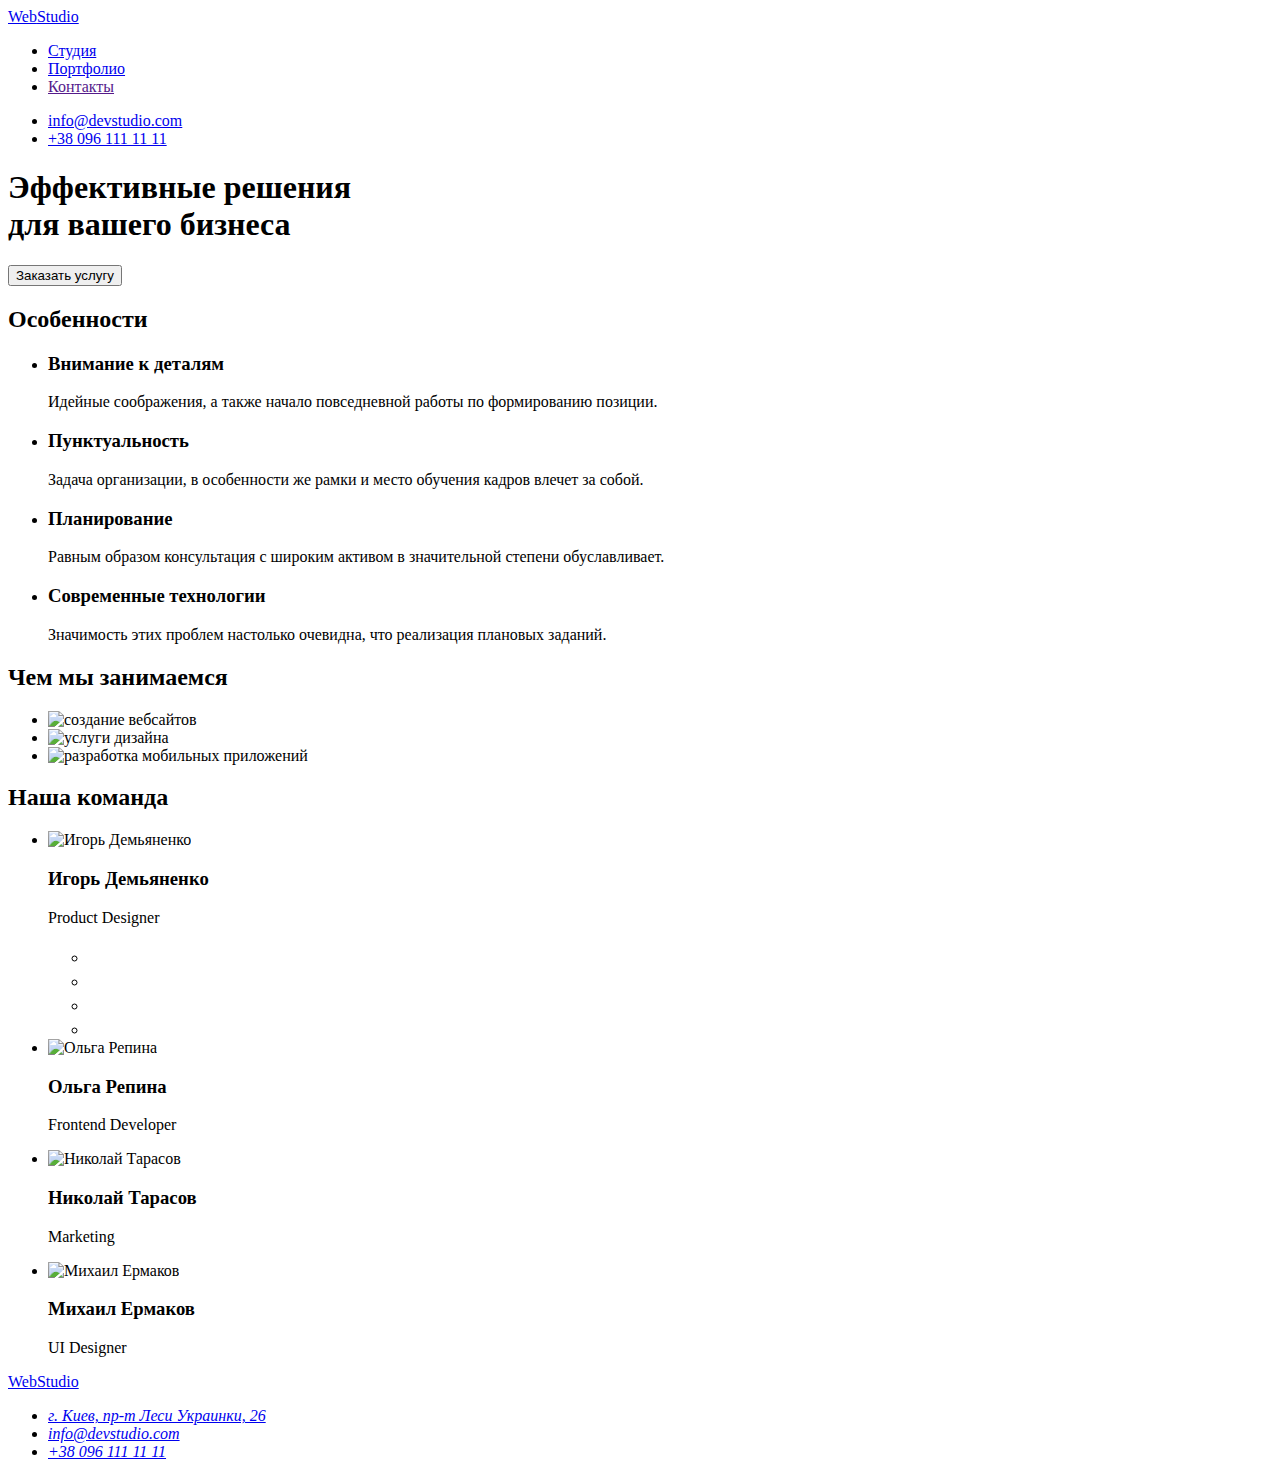
==== index.html @ 217289b4 "Додає робочі файли" ====
<!DOCTYPE html>
<html lang="ru">
<head>
    <meta charset="UTF-8">
    <meta http-equiv="X-UA-Compatible" content="IE=edge">
    <meta name="viewport" content="width=device-width, initial-scale=1.0">
    <link rel="preconnect" href="https://fonts.googleapis.com">
    <link rel="preconnect" href="https://fonts.gstatic.com" crossorigin>
    <link href="https://fonts.googleapis.com/css2?family=Raleway:wght@700&family=Roboto:wght@400;500;700;900&display=swap" rel="stylesheet">
    <link rel="stylesheet" href="https://cdnjs.cloudflare.com/ajax/libs/modern-normalize/1.1.0/modern-normalize.min.css" integrity="sha512-wpPYUAdjBVSE4KJnH1VR1HeZfpl1ub8YT/NKx4PuQ5NmX2tKuGu6U/JRp5y+Y8XG2tV+wKQpNHVUX03MfMFn9Q==" crossorigin="anonymous" referrerpolicy="no-referrer" />
    <link rel="stylesheet" href="./css/styles.css">
    
    <title lang="en">WebStudio</title>
    
</head>

<body class="body">
    <header class="header">
        <div class="container header-container">
            <a class="link logo-header" href="./index.html" lang="en">Web<span class="logo-style-header">Studio</span></a>
            <nav class="nav">            
                <ul class="list nav-list">
                    <li class="item"><a class="link nav-link current" href="./index.html">Студия</a></li>
                    <li class="item"><a class="link nav-link" href="./portfolio.html">Портфолио</a></li>
                    <li class="item"><a class="link nav-link" href="">Контакты</a></li>
                </ul>                
            </nav>
                <ul class="list header-contacts">
                    <li class="header-email-item"><a class="link header-email" href="mailto:info@devstudio.com">info@devstudio.com</a></li>
                    <li class="header-phone-item"><a class="link header-phone" href="tel:+380961111111">+38 096 111 11 11</a></li>
                </ul>
        </div>
    </header>

    <main>
            <section class="hero-section">
                <div class="container">
                    <h1 class="hero-slogan">Эффективные решения <br> для вашего бизнеса</h1>
                    <button class="btn" type="button">Заказать услугу</button>
                </div>

            </section>
            
            <section class="features-section section">
                <div class="container">
                    <!-- Заголовок h2 раздела "Особенности" нужно скрыть-->
                
                    <h2 class="features-title visually-hidden">Особенности</h2>
                    <ul class="list features-list">
                        <li class="features-item">
                            <h3 class="features-subtitle">Внимание к деталям</h3>
                            <p class="features-text">Идейные соображения, а также начало повседневной работы по формированию позиции.</p>
                        </li>
                        <li class="features-item">
                            <h3 class="features-subtitle">Пунктуальность</h3>
                            <p class="features-text">Задача организации, в особенности же рамки и место обучения кадров влечет за собой.</p>
                        </li>
                        <li class="features-item">
                            <h3 class="features-subtitle">Планирование</h3>
                            <p class="features-text">Равным образом консультация с широким активом в значительной степени обуславливает.</p>
                        </li>
                        <li class="features-item">
                            <h3 class="features-subtitle">Современные технологии</h3>
                            <p class="features-text">Значимость этих проблем настолько очевидна, что реализация плановых заданий.</p>
                        </li>
                    </ul>
                </div>

            </section>
            
            <section class="activities-section section">
                <div class="container">
                    <h2 class="activities-title">Чем мы занимаемся</h2>
                    <ul class="list activities-list">
                        <li class="activities-item"><img src="./images/activities/activity.jpg" alt="создание вебсайтов" width="370" height="294"></li>
                        <li class="activities-item"><img src="./images/activities/activity3.jpg" alt="услуги дизайна" width="370" height="294"></li>
                        <li class="activities-item"><img src="./images/activities/activity2.jpg" alt="разработка мобильных приложений" width="370" height="294"></li>
                    </ul>
                </div>        
            </section>
            
            <section class="team-section section">
                <div class="container">
                    <h2 class="team-title">Наша команда</h2>
                    <ul class="list team-list">
                        <li class="team-item">
                            <img class="team-item-img" src="./images/team/product-designer.jpg" alt="Игорь Демьяненко" width="270" height="260">
                            <div class="team-item-text"><h3 class="team-subtitle">Игорь Демьяненко</h3>
                                <p class="team-text" lang="en">Product Designer</p>
                                <ul class="socials list">
                                    <li class="socials-item"><a class="socials-link link" href="" target="blank" rel="noopener noreferrer" aria-label="иконка instagram">
                                        <svg class="socials-icon" width="20" height="20">
                                            <use href="./images/sprite.svg#icon-instagram"></use>
                                        </svg>
                                        </a>
                                    </li>
                                    <li class="socials-item"><a class="socials-link link" href="" target="blank" rel="noopener noreferrer" aria-label="иконка twitter">
                                        <svg class="socials-icon" width="20" height="20">
                                            <use href="./images/sprite.svg#icon-twitter"></use>
                                        </svg>    
                                        </a>
                                    </li>
                                    <li class="socials-item"><a class="socials-link link" href="" target="blank" rel="noopener noreferrer" aria-label="иконка facebook">
                                        <svg class="socials-icon" width="20" height="20">
                                            <use href="./images/sprite.svg#icon-facebook"></use>
                                        </svg>
                                        </a>
                                    </li>
                                    <li class="socials-item"><a class="socials-link link" href="" target="blank" rel="noopener noreferrer" aria-label="иконка linkedin">
                                        <svg class="socials-icon" width="20" height="20">
                                            <use href="./images/sprite.svg#icon-linkedin"></use>
                                        </svg>
                                        </a>
                                    </li>
                                </ul>
                            </div>
                        </li>

                            
                            <li class="team-item">
                            <img class="team-item-img" src="./images/team/frontend-developer.jpg" alt="Ольга Репина" width="270" height="260">
                            <div class="team-item-text"><h3 class="team-subtitle">Ольга Репина</h3>
                                <p class="team-text" lang="en">Frontend Developer</p>
                            </div>
                        </li>
                        <li class="team-item">
                            <img class="team-item-img" src="./images/team/marketing.jpg" alt="Николай Тарасов" width="270" height="260">
                            <div class="team-item-text"><h3 class="team-subtitle">Николай Тарасов</h3>
                                <p class="team-text" lang="en">Marketing</p>
                            </div>
                        </li>
                        <li class="team-item">
                            <img class="team-item-img" src="./images/team/ui-designer.jpg" alt="Михаил Ермаков" width="270" height="260">
                            <div class="team-item-text"><h3 class="team-subtitle">Михаил Ермаков</h3>
                                <p class="team-text" lang="en">UI Designer</p>
                            </div>
                        </li>
                    </ul>     
                </div>
            </section>
    </main>
    <footer class="footer">
        <div class="container">
            <a class="link logo-footer" href="./index.html" lang="en">Web<span class="logo-style-footer">Studio</span></a>
            <address class="footer-address">
                <ul class="list footer-list">
                    <li class="footer-item">
                        <a class="link footer-address-map" href="https://goo.gl/maps/XeqfAgBL67WMoKfA7" target="_blank" rel="noopener nofollow">г. Киев, пр-т Леси Украинки, 26</a>
                    </li>
                    <li class="footer-item">
                        <a class="link footer-email" href="mailto:info@devstudio.com">info@devstudio.com</a>
                    </li>
                    <li class="footer-item">
                        <a class="link footer-phone" href="tel:+380961111111">+38 096 111 11 11</a>
                    </li>
                </ul>
            </address>
        </div>
    </footer>  
</body>
</html>
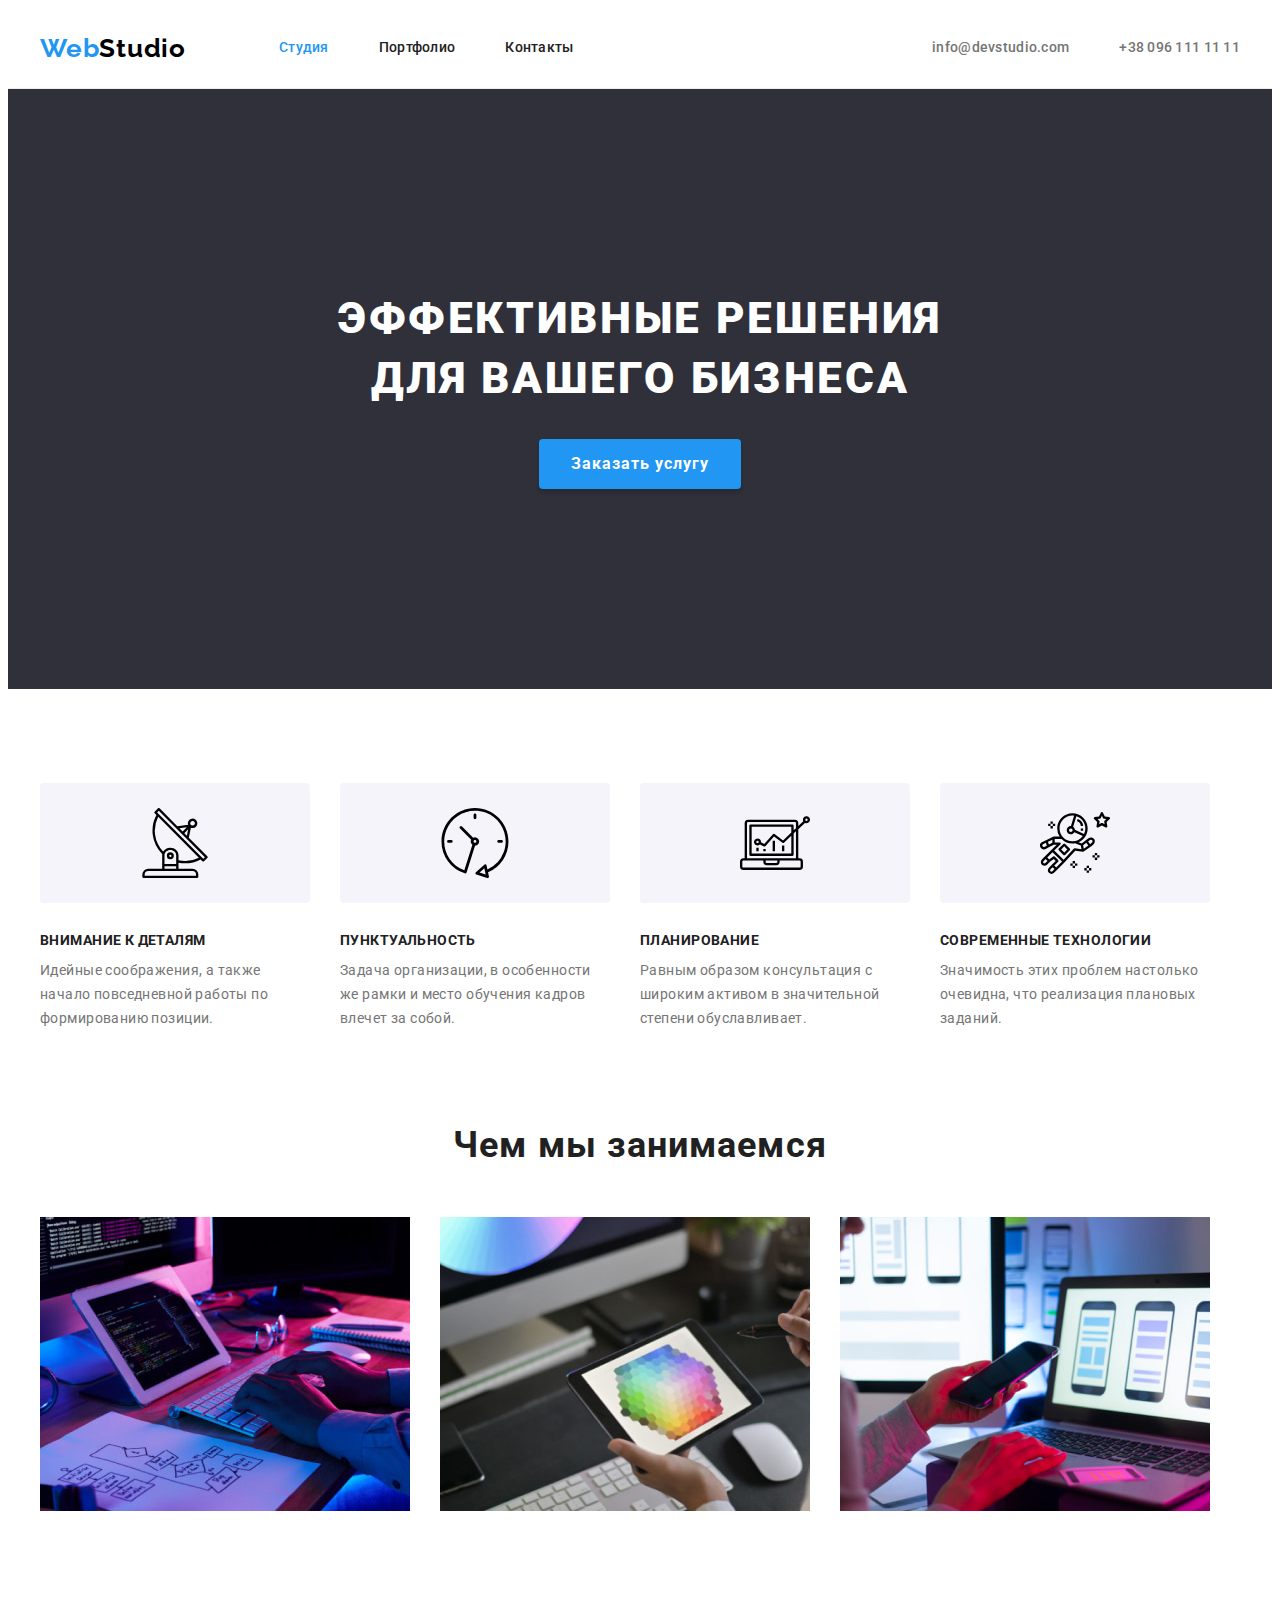
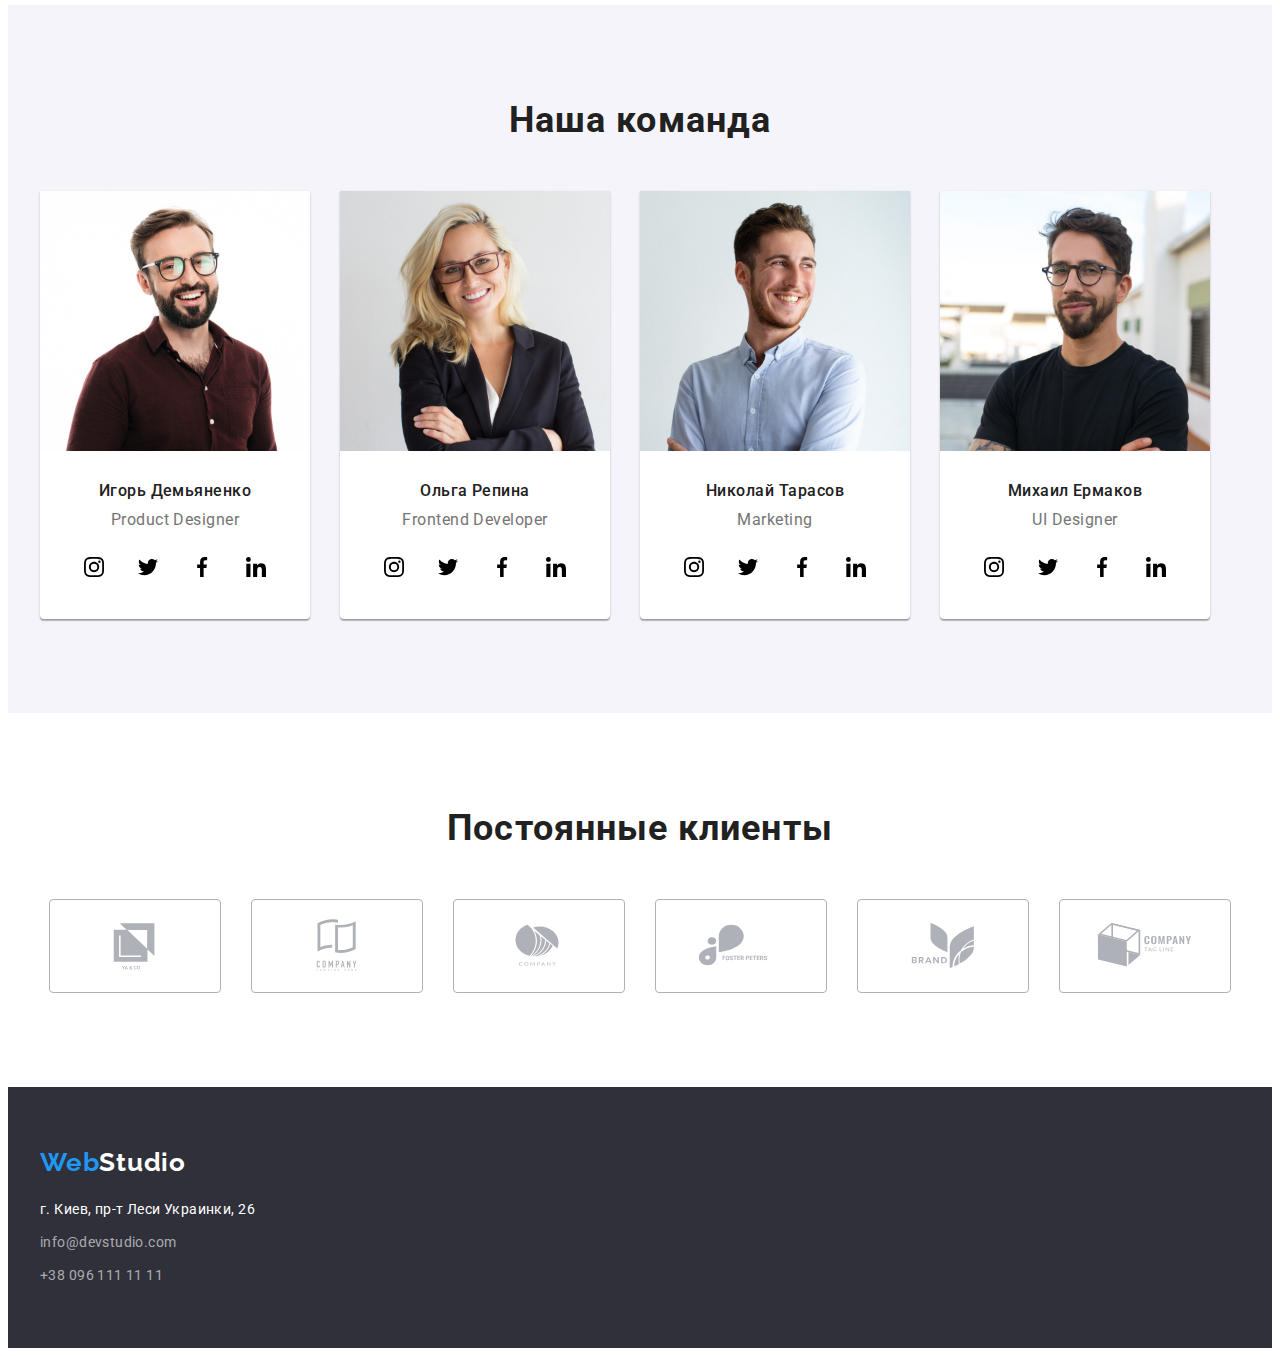
==== commit b17bd38e: "Додає іконки в секції" ====
--- a/index.html
+++ b/index.html
@@ -33,6 +33,7 @@
     </header>
 
     <main>
+            <!-- hero-section -->
             <section class="hero-section">
                 <div class="container">
                     <h1 class="hero-slogan">Эффективные решения <br> для вашего бизнеса</h1>
@@ -40,7 +41,7 @@
                 </div>
 
             </section>
-            
+            <!-- features-section -->
             <section class="features-section section">
                 <div class="container">
                     <!-- Заголовок h2 раздела "Особенности" нужно скрыть-->
@@ -48,18 +49,39 @@
                     <h2 class="features-title visually-hidden">Особенности</h2>
                     <ul class="list features-list">
                         <li class="features-item">
+                            <div class="features-icon-section" weight="270" height="120">
+                                <svg class="features-icon" weight="70" height="70"  >
+                                    <use href="./images/sprite.svg#icon-antenna"></use>
+                                </svg>
+                            </div>
+
                             <h3 class="features-subtitle">Внимание к деталям</h3>
                             <p class="features-text">Идейные соображения, а также начало повседневной работы по формированию позиции.</p>
                         </li>
                         <li class="features-item">
+                            <div class="features-icon-section" weight="270" height="120">
+                                <svg class="features-icon" weight="70" height="70"  >
+                                    <use href="./images/sprite.svg#icon-clock"></use>
+                                </svg>
+                            </div>
                             <h3 class="features-subtitle">Пунктуальность</h3>
                             <p class="features-text">Задача организации, в особенности же рамки и место обучения кадров влечет за собой.</p>
                         </li>
                         <li class="features-item">
+                            <div class="features-icon-section" weight="270" height="120">
+                                <svg class="features-icon" weight="70" height="70"  >
+                                    <use href="./images/sprite.svg#icon-diagram"></use>
+                                </svg>
+                            </div>
                             <h3 class="features-subtitle">Планирование</h3>
                             <p class="features-text">Равным образом консультация с широким активом в значительной степени обуславливает.</p>
                         </li>
                         <li class="features-item">
+                            <div class="features-icon-section" weight="270" height="120">
+                                <svg class="features-icon" weight="70" height="70"  >
+                                    <use href="./images/sprite.svg#icon-astronaut"></use>
+                                </svg>
+                            </div>
                             <h3 class="features-subtitle">Современные технологии</h3>
                             <p class="features-text">Значимость этих проблем настолько очевидна, что реализация плановых заданий.</p>
                         </li>
@@ -67,7 +89,7 @@
                 </div>
 
             </section>
-            
+            <!-- activities-section -->
             <section class="activities-section section">
                 <div class="container">
                     <h2 class="activities-title">Чем мы занимаемся</h2>
@@ -78,35 +100,40 @@
                     </ul>
                 </div>        
             </section>
-            
+            <!-- team-section -->
             <section class="team-section section">
                 <div class="container">
                     <h2 class="team-title">Наша команда</h2>
                     <ul class="list team-list">
                         <li class="team-item">
                             <img class="team-item-img" src="./images/team/product-designer.jpg" alt="Игорь Демьяненко" width="270" height="260">
-                            <div class="team-item-text"><h3 class="team-subtitle">Игорь Демьяненко</h3>
+                            <div class="team-item-text">
+                                <h3 class="team-subtitle">Игорь Демьяненко</h3>
                                 <p class="team-text" lang="en">Product Designer</p>
-                                <ul class="socials list">
-                                    <li class="socials-item"><a class="socials-link link" href="" target="blank" rel="noopener noreferrer" aria-label="иконка instagram">
+                                <ul class="socials-list list">
+                                    <li class="socials-item">
+                                        <a class="socials-link link" href="" target="blank" rel="noopener noreferrer" aria-label="иконка instagram">
                                         <svg class="socials-icon" width="20" height="20">
                                             <use href="./images/sprite.svg#icon-instagram"></use>
                                         </svg>
                                         </a>
                                     </li>
-                                    <li class="socials-item"><a class="socials-link link" href="" target="blank" rel="noopener noreferrer" aria-label="иконка twitter">
+                                    <li class="socials-item">
+                                        <a class="socials-link link" href="" target="blank" rel="noopener noreferrer" aria-label="иконка twitter">
                                         <svg class="socials-icon" width="20" height="20">
                                             <use href="./images/sprite.svg#icon-twitter"></use>
                                         </svg>    
                                         </a>
                                     </li>
-                                    <li class="socials-item"><a class="socials-link link" href="" target="blank" rel="noopener noreferrer" aria-label="иконка facebook">
+                                    <li class="socials-item">
+                                        <a class="socials-link link" href="" target="blank" rel="noopener noreferrer" aria-label="иконка facebook">
                                         <svg class="socials-icon" width="20" height="20">
                                             <use href="./images/sprite.svg#icon-facebook"></use>
                                         </svg>
                                         </a>
                                     </li>
-                                    <li class="socials-item"><a class="socials-link link" href="" target="blank" rel="noopener noreferrer" aria-label="иконка linkedin">
+                                    <li class="socials-item">
+                                        <a class="socials-link link" href="" target="blank" rel="noopener noreferrer" aria-label="иконка linkedin">
                                         <svg class="socials-icon" width="20" height="20">
                                             <use href="./images/sprite.svg#icon-linkedin"></use>
                                         </svg>
@@ -115,27 +142,168 @@
                                 </ul>
                             </div>
                         </li>
-
-                            
-                            <li class="team-item">
+                        <li class="team-item">
                             <img class="team-item-img" src="./images/team/frontend-developer.jpg" alt="Ольга Репина" width="270" height="260">
-                            <div class="team-item-text"><h3 class="team-subtitle">Ольга Репина</h3>
+                            <div class="team-item-text">
+                                <h3 class="team-subtitle">Ольга Репина</h3>
                                 <p class="team-text" lang="en">Frontend Developer</p>
+                                <ul class="socials-list list">
+                                    <li class="socials-item">
+                                        <a class="socials-link link" href="" target="_blank" rel="noopener noreferrer" aria-label="иконка instagram">
+                                        <svg class="socials-icon" width="20" height="20">
+                                            <use href="./images/sprite.svg#icon-instagram"></use>
+                                        </svg>
+                                        </a>
+                                    </li>
+                                    <li class="socials-item">
+                                        <a class="socials-link link" href="" target="_blank" rel="noopener noreferrer" aria-label="иконка twitter">
+                                        <svg class="socials-icon" width="20" height="20">
+                                            <use href="./images/sprite.svg#icon-twitter"></use>
+                                        </svg>
+                                        </a>
+                                    </li>
+                                    <li class="socials-item">
+                                        <a class="socials-link link" href="" target="_blank" rel="noopener noreferrer" aria-label="иконка facebook">
+                                        <svg class="socials-icon" width="20" height="20">
+                                            <use href="./images/sprite.svg#icon-facebook"></use>
+                                        </svg>
+                                        </a>
+                                    </li>
+                                    <li class="socials-item">
+                                        <a class="socials-link link" href="" target="_blank" rel="noopener noreferrer" aria-label="иконка linkedin">
+                                        <svg class="socials-icon" width="20" height="20">
+                                            <use href="./images/sprite.svg#icon-linkedin"></use>
+                                        </svg>
+                                        </a>
+                                    </li>
+                                </ul>
                             </div>
                         </li>
                         <li class="team-item">
                             <img class="team-item-img" src="./images/team/marketing.jpg" alt="Николай Тарасов" width="270" height="260">
-                            <div class="team-item-text"><h3 class="team-subtitle">Николай Тарасов</h3>
+                            <div class="team-item-text">
+                                <h3 class="team-subtitle">Николай Тарасов</h3>
                                 <p class="team-text" lang="en">Marketing</p>
+                                <ul class="socials-list list">
+                                    <li class="socials-item">
+                                        <a class="socials-link link" href="" target="_blank" rel="noopener noreferrer" aria-label="иконка instagram">
+                                        <svg class="socials-icon" width="20" height="20">
+                                            <use href="./images/sprite.svg#icon-instagram"></use>
+                                        </svg>
+                                        </a>
+                                    </li>
+                                    <li class="socials-item">
+                                        <a class="socials-link link" href="" target="_blank" rel="noopener noreferrer" aria-label="иконка twitter">
+                                        <svg class="socials-icon" width="20" height="20">
+                                            <use href="./images/sprite.svg#icon-twitter"></use>
+                                        </svg>
+                                        </a>
+                                    </li>
+                                    <li class="socials-item">
+                                        <a class="socials-link link" href="" target="_blank" rel="noopener noreferrer" aria-label="иконка facebook">
+                                        <svg class="socials-icon" width="20" height="20">
+                                            <use href="./images/sprite.svg#icon-facebook"></use>
+                                        </svg>
+                                        </a>
+                                    </li>
+                                    <li class="socials-item">
+                                        <a class="socials-link link" href="" target="_blank" rel="noopener noreferrer" aria-label="иконка linkedin">
+                                        <svg class="socials-icon" width="20" height="20">
+                                            <use href="./images/sprite.svg#icon-linkedin"></use>
+                                        </svg>
+                                        </a>
+                                    </li>
+                                </ul>
                             </div>
                         </li>
                         <li class="team-item">
                             <img class="team-item-img" src="./images/team/ui-designer.jpg" alt="Михаил Ермаков" width="270" height="260">
-                            <div class="team-item-text"><h3 class="team-subtitle">Михаил Ермаков</h3>
+                            <div class="team-item-text">
+                                <h3 class="team-subtitle">Михаил Ермаков</h3>
                                 <p class="team-text" lang="en">UI Designer</p>
+                                <ul class="socials-list list">
+                                    <li class="socials-item">
+                                        <a class="socials-link link" href="" target="_blank" rel="noopener noreferrer" aria-label="иконка instagram">
+                                        <svg class="socials-icon" width="20" height="20">
+                                            <use href="./images/sprite.svg#icon-instagram"></use>
+                                        </svg>
+                                        </a>
+                                    </li>
+                                    <li class="socials-item">
+                                        <a class="socials-link link" href="" target="_blank" rel="noopener noreferrer" aria-label="иконка twitter">
+                                        <svg class="socials-icon" width="20" height="20">
+                                            <use href="./images/sprite.svg#icon-twitter"></use>
+                                        </svg>
+                                        </a>
+                                    </li>
+                                    <li class="socials-item">
+                                        <a class="socials-link link" href="" target="_blank" rel="noopener noreferrer" aria-label="иконка facebook">
+                                        <svg class="socials-icon" width="20" height="20">
+                                            <use href="./images/sprite.svg#icon-facebook"></use>
+                                        </svg>
+                                        </a>
+                                    </li>
+                                    <li class="socials-item">
+                                        <a class="socials-link link" href="" target="_blank" rel="noopener noreferrer" aria-label="иконка linkedin">
+                                        <svg class="socials-icon" width="20" height="20">
+                                            <use href="./images/sprite.svg#icon-linkedin"></use>
+                                        </svg>
+                                        </a>
+                                    </li>
+                                </ul>
                             </div>
                         </li>
                     </ul>     
+                </div>
+            </section>
+            <!-- clients-section -->
+            <section class="clients-section section">
+                <div class="container">
+                    <h2 class="clients-title">Постоянные клиенты</h2>
+                    <ul class="list clients-list">
+                        <li class="clients-item">
+                            <a class="clients-link link" href="" target="_blank" rel="noopemer noreferrer" aria-label="логотип первой компании ">
+                                <svg class="clients-icon" width="106" height="60">
+                                    <use href="./images/sprite.svg#icon-logo"></use>
+                                </svg>
+                            </a>
+                        </li>
+                        <li class="clients-item">
+                            <a class="clients-link link" href="" target="_blank" rel="noopemer noreferrer" aria-label="логотип второрй компании ">
+                                <svg class="clients-icon" width="106" height="60">
+                                    <use href="./images/sprite.svg#icon-logo-1"></use>
+                                </svg>
+                            </a>
+                        </li>
+                        <li class="clients-item">
+                            <a class="clients-link link" href="" target="_blank" rel="noopemer noreferrer" aria-label="логотип третьей компании ">
+                                <svg class="clients-icon" width="106" height="60">
+                                    <use href="./images/sprite.svg#icon-logo-2"></use>
+                                </svg>
+                            </a>
+                        </li>
+                        <li class="clients-item">
+                            <a class="clients-link link" href="" target="_blank" rel="noopemer noreferrer" aria-label="логотип четвертой компании ">
+                                <svg class="clients-icon" width="106" height="60">
+                                    <use href="./images/sprite.svg#icon-logo-3"></use>
+                                </svg>
+                            </a>
+                        </li>
+                        <li class="clients-item">
+                            <a class="clients-link link" href="" target="_blank" rel="noopemer noreferrer" aria-label="логотип пятой компании ">
+                                <svg class="clients-icon" width="106" height="60">
+                                    <use href="./images/sprite.svg#icon-logo-4"></use>
+                                </svg>
+                            </a>
+                        </li>
+                        <li class="clients-item">
+                            <a class="clients-link link" href="" target="_blank" rel="noopemer noreferrer" aria-label="логотип шестой компании ">
+                                <svg class="clients-icon" width="106" height="60">
+                                    <use href="./images/sprite.svg#icon-logo-5"></use>
+                                </svg>
+                            </a>
+                        </li>
+                    </ul>
                 </div>
             </section>
     </main>
--- a/css/styles.css
+++ b/css/styles.css
@@ -0,0 +1,668 @@
+:root {
+    --main-font: 'Roboto', sans-serif;
+    --secondary-font: 'Raleway', sans-serif;
+
+    /* text-colors */
+    --main-color: #212121;
+    --secondary-color: #757575;
+    --accent-color: #2196F3;
+    --secondary-accent-color: #188CE8;
+    --white-text-color: #FFFFFF;
+    --black-text-color: #000000;
+
+    /* background-colors */
+    --main-bg-color: #FFFFFF;
+    --secondary-bg-color: #F5F4FA;
+    --dark-bg-color: #2F303A;
+    --accent-bg-color: #2196F3; 
+
+    /* border colors */
+    --main-border-color: #ECECEC;
+    --second-border-color: #AFB1B8;
+    --accent-border-color: #2196F3;
+
+    /* icon-colors */
+    --main-icon-color: #AFB1B8;
+    --accent-icon-color: #2196F3;
+    
+    
+   }   
+
+.body {
+    font-family: var(--main-font);
+    font-weight: 400;
+    font-size: 14px;
+    letter-spacing: 0.03em;
+    color: var(--secondary-color);
+    background-color: var(--main-bg-color);
+}
+
+h1,h2,h3,h4,h5,h6,p {
+    margin: 0;
+}
+
+.container {
+    /* outline: 1px solid red; */
+    width: 1200px;
+
+    padding-left: 15px;
+    padding-right: 15px;
+
+    margin-left: auto;
+    margin-right: auto;
+}
+
+.link {
+    text-decoration: none;
+}
+
+.list {
+    list-style: none;
+    margin: 0;
+    padding: 0;
+}
+
+.section {
+    padding-top: 94px;
+    padding-bottom: 94px;
+}
+
+/* 
+==========================
+header-section
+==========================
+*/
+
+.header {
+    border-bottom: 1px solid var(--main-border-color);
+}
+
+.header-container {
+    display: flex;
+    align-items: center;
+}
+
+.logo-header {
+    font-family: var(--secondary-font);
+    font-weight: 700;
+    font-size: 26px;
+    line-height: 1.19;
+    letter-spacing: 0.03em;
+    color: var(--accent-color);
+    margin-right: 93px;
+}
+
+.logo-style-header {
+    font-family: var(--secondary-font);
+    font-weight: 700;
+    font-size: 26px;
+    line-height: 1.19;
+    letter-spacing: 0.03em;
+    color: var(--black-text-color);
+}
+
+.nav-list {
+    display: flex;
+}
+
+.item {
+    font-weight: 500;
+    font-size: 14px;
+    line-height: 1.14;
+    letter-spacing: 0.02em;
+    color: var(--main-color);
+    margin-right: 50px;   
+}
+
+.item:last-child {
+    margin-right: 0;
+}
+
+.nav-link {
+    font-weight: 500;
+    font-size: 14px;
+    line-height: 1.14;
+    letter-spacing: 0.02em;
+    color: currentColor;
+    padding-top: 32px;
+    padding-bottom: 32px;
+    display: block;
+}
+
+.header-contacts {
+    font-weight: 500;
+    font-size: 14px;
+    line-height: 1.14;
+    letter-spacing: 0.02em;
+    color: var(--secondary-color);
+    margin-left: auto;
+    display: flex;
+}
+
+.header-email {
+    color: currentColor;
+}
+
+.header-email-item {
+    margin-right: 50px;
+}
+
+.header-phone {
+    color: currentColor;
+    padding-top: 32px;
+    padding-bottom: 32px; 
+}
+
+.nav-list .nav-link:hover,
+.nav-list .nav-link:focus {
+    color: var(--accent-color);
+}
+
+.nav-list .nav-link:active {
+    color: var(--accent-color);
+}
+
+.nav-list .nav-link.current {
+    color: var(--accent-color);
+}
+
+.header-contacts .header-email:hover,
+.header-contacts .header-email:focus {
+    color: var(--accent-color);
+}
+
+.header-contacts .header-email:active {
+    color: var(--accent-color);
+}
+
+.header-contacts .header-phone:hover,
+.header-contacts .header-phone:focus {
+    color: var(--accent-color);
+}
+
+.header-contacts .header-phone:active {
+    color: var(--accent-color);
+}
+
+/* 
+==========================
+hero-section
+==========================
+*/
+
+.hero-section {
+    background-color: var(--dark-bg-color);
+    padding-top: 200px;
+    padding-bottom: 200px;
+}
+
+.hero-slogan {
+    font-weight: 900;
+    font-size: 44px;
+    line-height: 1.36;
+    text-align: center;
+    letter-spacing: 0.06em;
+    text-transform: uppercase;
+    color: var(--white-text-color);
+    margin-bottom: 30px;
+}
+
+.btn {
+    cursor: pointer;
+    font-family: inherit;
+    color: var(--white-text-color);
+    background-color: var(--accent-color);
+    box-shadow: 0px 4px 4px rgba(0, 0, 0, 0.15);
+    border-radius: 4px;
+    font-weight: 700;
+    font-size: 16px;
+    line-height: 1.88;
+    min-width: 200px;
+    min-height: 50px;
+    display: block;
+    align-items: center;
+    text-align: center;
+    letter-spacing: 0.06em;
+    padding: 10px 32px;
+    margin-left: auto;
+    margin-right: auto;
+    border: none;
+}
+
+.btn:hover {
+    background-color: var(--secondary-accent-color);
+    box-shadow: 0px 4px 4px rgba(0, 0, 0, 0.15);
+    border-radius: 4px;    
+}
+
+/* 
+==========================
+features-section
+==========================
+*/
+
+.visually-hidden {
+    position: absolute;
+    width: 1px;
+    height: 1px;
+    margin: -1px;
+    border: 0;
+    padding: 0;
+    white-space: nowrap;
+    clip-path: inset(100%);
+    clip: rect(0 0 0 0);
+    overflow: hidden;
+}
+
+  .features-section {
+      padding-bottom: 0;
+}
+
+.features-list {
+    display: flex;
+}
+
+.features-item {
+    width: 270px;
+    margin-right: 30px;
+}
+
+.features-item:last-child {
+    margin-right: 0;
+}
+  
+.features-subtitle {
+    font-weight: 700;
+    font-size: 14px;
+    line-height: 1.14;
+    letter-spacing: 0.03em;
+    text-transform: uppercase;
+    color: var(--main-color);
+    margin-bottom: 10px;
+}
+
+.features-text {
+    line-height: 1.71;
+    letter-spacing: 0.03em;
+    color: var(--secondary-color)
+}
+
+/* 
+==========================
+activities-section
+==========================
+*/
+
+
+.activities-title {
+    font-weight: 700;
+    font-size: 36px;
+    line-height: 1.17;
+    text-align: center;
+    letter-spacing: 0.03em;
+    color: var(--main-color);
+    margin-bottom: 50px;
+}
+
+.activities-list {
+    display: flex;
+}
+
+.activities-item {
+    margin-right: 30px;
+}
+
+.activities-item:last-child {
+    margin-right: 0;
+}
+
+img {
+    display: block;
+}
+
+/* 
+==========================
+team-section
+==========================
+*/
+
+.team-section {
+    background-color: var(--secondary-bg-color);
+}
+
+.team-title {
+    font-weight: 700;
+    font-size: 36px;
+    line-height: 1.17;
+    text-align: center;
+    letter-spacing: 0.03em;
+    color: var(--main-color);
+    margin-bottom: 50px;
+}
+
+.team-list {
+    display: flex;
+}
+
+.team-item {
+    background-color: var(--main-bg-color);
+    box-shadow: 0px 1px 3px rgba(0, 0, 0, 0.12), 0px 1px 1px rgba(0, 0, 0, 0.14), 0px 2px 1px rgba(0, 0, 0, 0.2);
+    border-radius: 0px 0px 4px 4px;
+    margin-right: 30px;
+}
+
+.team-item:last-child {
+    margin-right: 0;
+}
+
+.team-item-text {
+    padding-top: 30px;
+    padding-bottom: 30px;
+}
+
+.team-subtitle {
+    font-weight: 500;
+    font-size: 16px;
+    line-height: 1.19;
+    text-align: center;
+    letter-spacing: 0.03em;
+    color: var(--main-color);
+    margin-bottom: 10px;
+}
+
+.team-text {
+    font-size: 16px;
+    line-height: 1.19;
+    text-align: center;
+    letter-spacing: 0.03em;
+    color: var(--secondary-color);
+    margin-bottom: 16px;
+}
+
+/* 
+==========================
+clients-section
+==========================
+*/
+.clients-title {
+    font-weight: 700;
+    font-size: 36px;
+    line-height: 1.17;
+    text-align: center;
+    letter-spacing: 0.03em;
+    color: var(--main-color);
+    margin-bottom: 50px;
+}
+
+.clients-list {
+    display: flex;
+    justify-content: center;
+    align-items: center;
+}
+
+.clients-item:not(:last-child) {
+    margin-right: 30px;
+}
+
+.clients-link {
+    display: flex;
+    align-items: center;
+    justify-content: center;
+    width: 170px;
+    height: 92px;
+    border: 1px solid var(--second-border-color);
+    border-radius: 4px;
+}
+
+.clients-link:hover,
+.clients-link:focus {
+    border: 1px solid var(--accent-border-color);
+    fill: var(--accent-icon-color);
+}
+
+/* .clients-link:hover,
+.clients-link:focus {
+    border: 1px solid var(--accent-border-color);
+    fill: var(--accent-icon-color);
+} */
+
+.clients-icon {
+    fill: var(--main-icon-color);
+}
+
+/* .clients-icon:hover,
+.clients-icon:focus {
+    color: var(--accent-icon-color)
+} */
+
+/* features-icon */
+    .features-icon-section {
+        display: flex;
+        justify-content: center;
+        align-items: center;
+        border-radius: 4px;
+        background-color: var(--secondary-bg-color);
+        margin-bottom: 30px;
+        padding: 25px 100px;
+        
+        
+    }
+
+    .features-icon {
+        display: flex;
+        justify-content: center;
+        align-items: center;
+        
+        
+       
+    }
+
+/* socials-icon */
+
+.socials-list {
+    display: flex;
+    justify-content: center;
+    align-items: center;
+}
+
+.socials-item:not(:last-child) {
+    margin-right: 10px;
+}
+
+
+.socials-link {
+    display: flex;
+    align-items: center;
+    justify-content: center;
+    width: 44px;
+    height: 44px;
+    border-radius: 50%;
+    background-color: var(--main-bg-color);
+}
+
+.socials-link:hover,
+.socials-link:focus {
+    background-color: var(--accent-bg-color);
+}
+
+.socials-link:hover .socials-icon,
+.socials-link:focus .socials-icon {
+    fill: var(--white-text-color);
+}
+
+/* 
+==========================
+footer
+==========================
+*/
+
+.footer {
+    background-color: var(--dark-bg-color);
+    padding-top: 60px;
+    padding-bottom: 60px;
+}
+
+.logo-footer {
+    font-family: var(--secondary-font);
+    font-weight: 700;
+    font-size: 26px;
+    line-height: 1.19;
+    letter-spacing: 0.03em;
+    color: var(--accent-color);
+    margin-bottom: 20px;
+    display: block;
+}
+
+.logo-style-footer {
+    font-family: var(--secondary-font);
+    font-weight: 700;
+    font-size: 26px;
+    line-height: 1.19;
+    letter-spacing: 0.03em;
+    color: var(--white-text-color);
+}
+
+.footer-item {
+    margin-bottom: 9px;
+}
+
+.footer-item:last-child {
+    margin-bottom: 0;
+}
+
+.footer-address-map {
+    font-style: normal;
+    line-height: 1.71;
+    letter-spacing: 0.03em;
+    color: var(--white-text-color);
+    margin-bottom: 9px;
+}
+
+.footer-email {
+    font-style: normal;
+    line-height: 1.71;
+    letter-spacing: 0.03em;
+    color: rgba(255, 255, 255, 0.6);
+    margin-bottom: 9px;
+    margin-right: auto;
+}
+
+.footer-phone {
+    font-style: normal;
+    line-height: 1.71;
+    letter-spacing: 0.03em;
+    color: rgba(255, 255, 255, 0.6);
+    margin-right: auto;
+}
+
+.footer-list .footer-address-map:hover,
+.footer-list .footer-address-map:focus {
+    color: var(--accent-color);
+}
+
+.footer-list .footer-email:hover,
+.footer-list .footer-email:focus {
+    color: var(--accent-color);
+}
+
+.footer-list .footer-phone:hover,
+.footer-list .footer-phone:focus {
+    color: var(--accent-color);
+}
+
+/* 
+==========================
+portfolio-section
+==========================
+*/
+
+.portfolio-section {
+    padding-top: 94px;
+    padding-bottom: 94px;
+}
+
+.filter-btn {
+    font-weight: 500;
+    font-size: 16px;
+    line-height: 1.62;
+    text-align: center;
+    letter-spacing: 0.03em;
+    color: var(--main-color);
+    background-color: var(--secondary-bg-color);
+    padding: 6px 22px;
+    border: 0;
+    border-radius: 4px;
+    cursor: pointer;
+    }
+
+.filter-btn:hover,
+.filter-btn:focus {
+   background-color: var(--accent-color);
+   color: var(--white-text-color);
+}
+
+.filter-btn:active {
+    color: var(--white-text-color);
+    background-color: var(--accent-color);
+}
+
+.portfolio-list {
+    display: flex;
+    flex-wrap: wrap;
+}
+
+.border-item {
+    background-color: var(--main-bg-color);
+    border: 1px solid #EEEEEE;
+    border-top: none;
+    padding-top: 20px;
+}
+
+.portfolio-item {
+    margin-bottom: 30px;
+    margin-right: 30px;
+    width: 370px;
+}
+
+.portfolio-item:nth-child(n + 7) {
+    margin-bottom: 0;
+}
+
+.portfolio-item:nth-child(3n + 3) {
+    margin-right: 0;
+}
+
+.portfolio-subtitle {
+    font-weight: 700;
+    font-size: 18px;
+    line-height: 2.0;
+    
+    letter-spacing: 0.06em;
+    color: var(--main-color);
+    padding-left: 24px;
+    margin-bottom: 4px;
+    width: 370px;
+}
+
+.portfolio-text {
+    font-size: 16px;
+    line-height: 1.88;
+    letter-spacing: 0.03em;
+    color: var(--secondary-color);
+    padding-left: 24px;
+    padding-bottom: 20px;
+}
+
+.filter-list {
+    display: flex;
+    justify-content: center;
+    margin-bottom: 50px;
+}
+
+.filter-item {
+    margin-right: 8px;
+}
+
+.filter-item:last-child {
+    margin-right: 0;
+}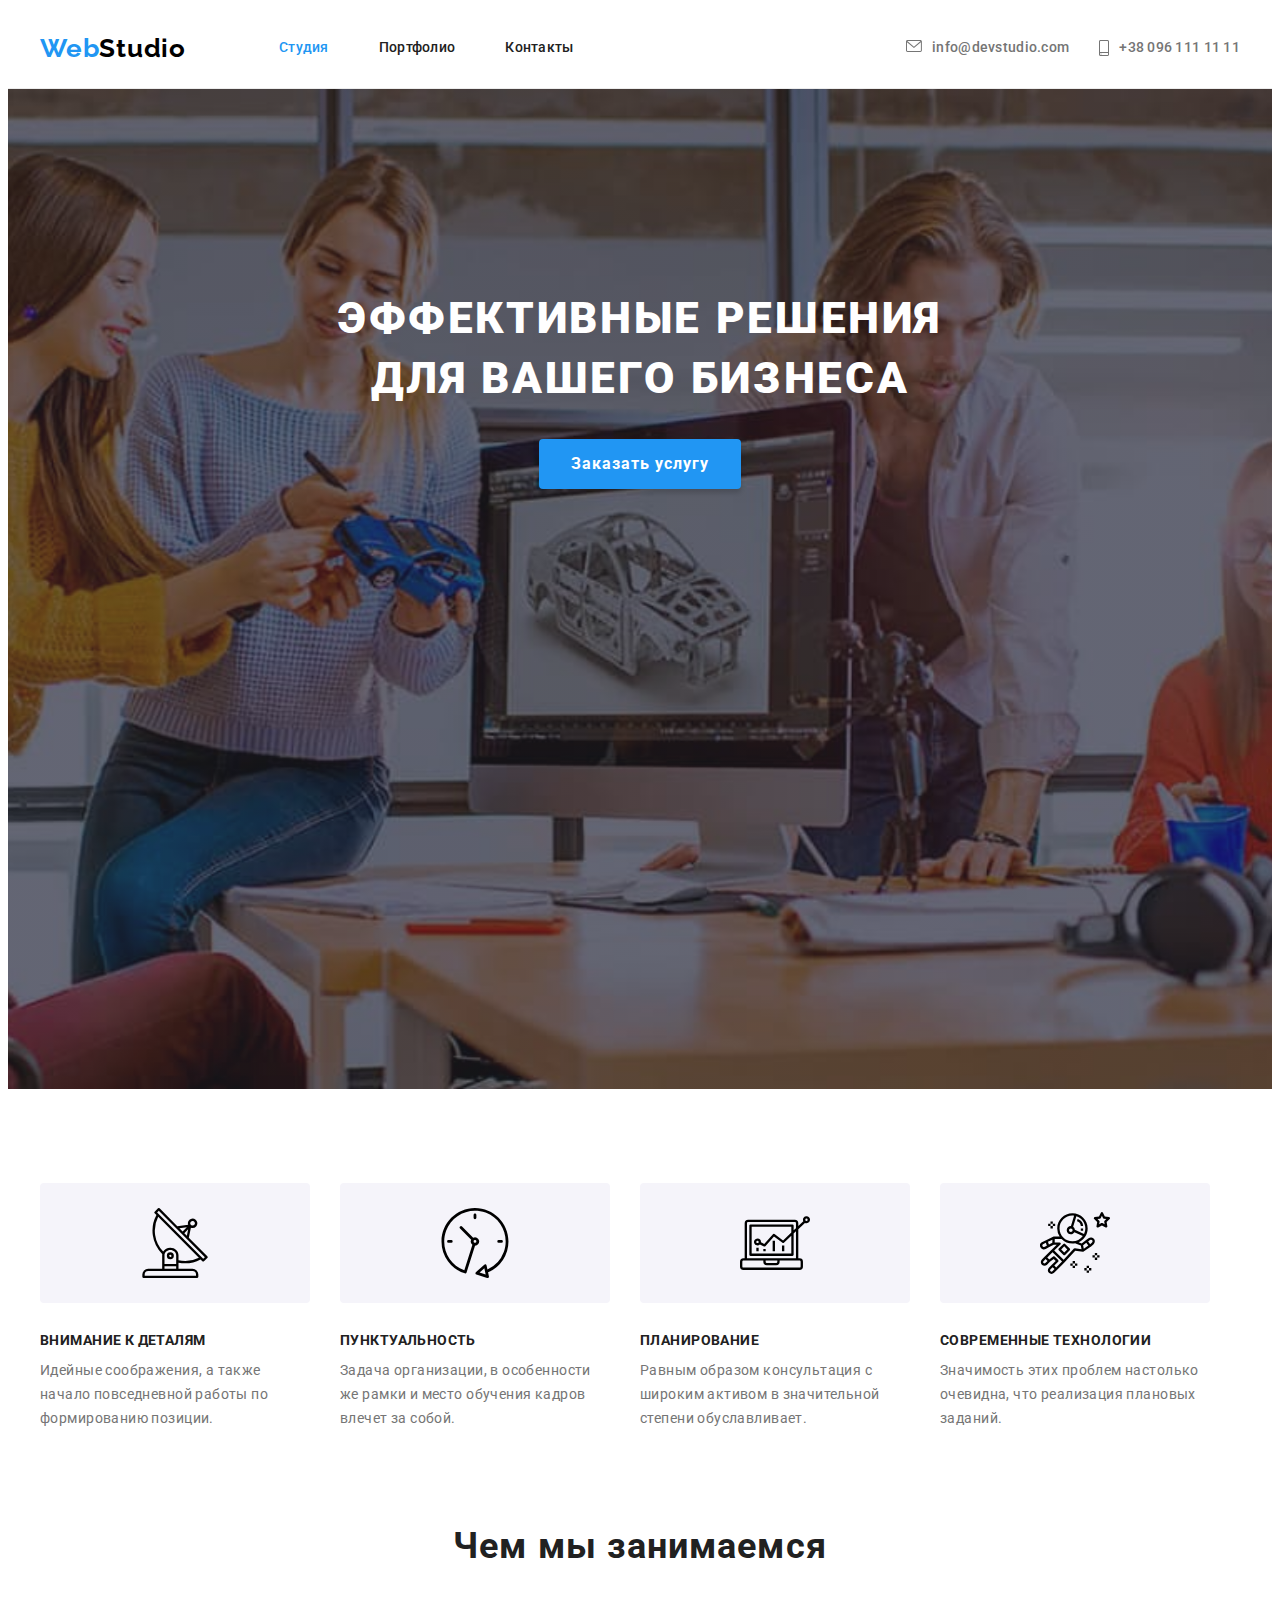
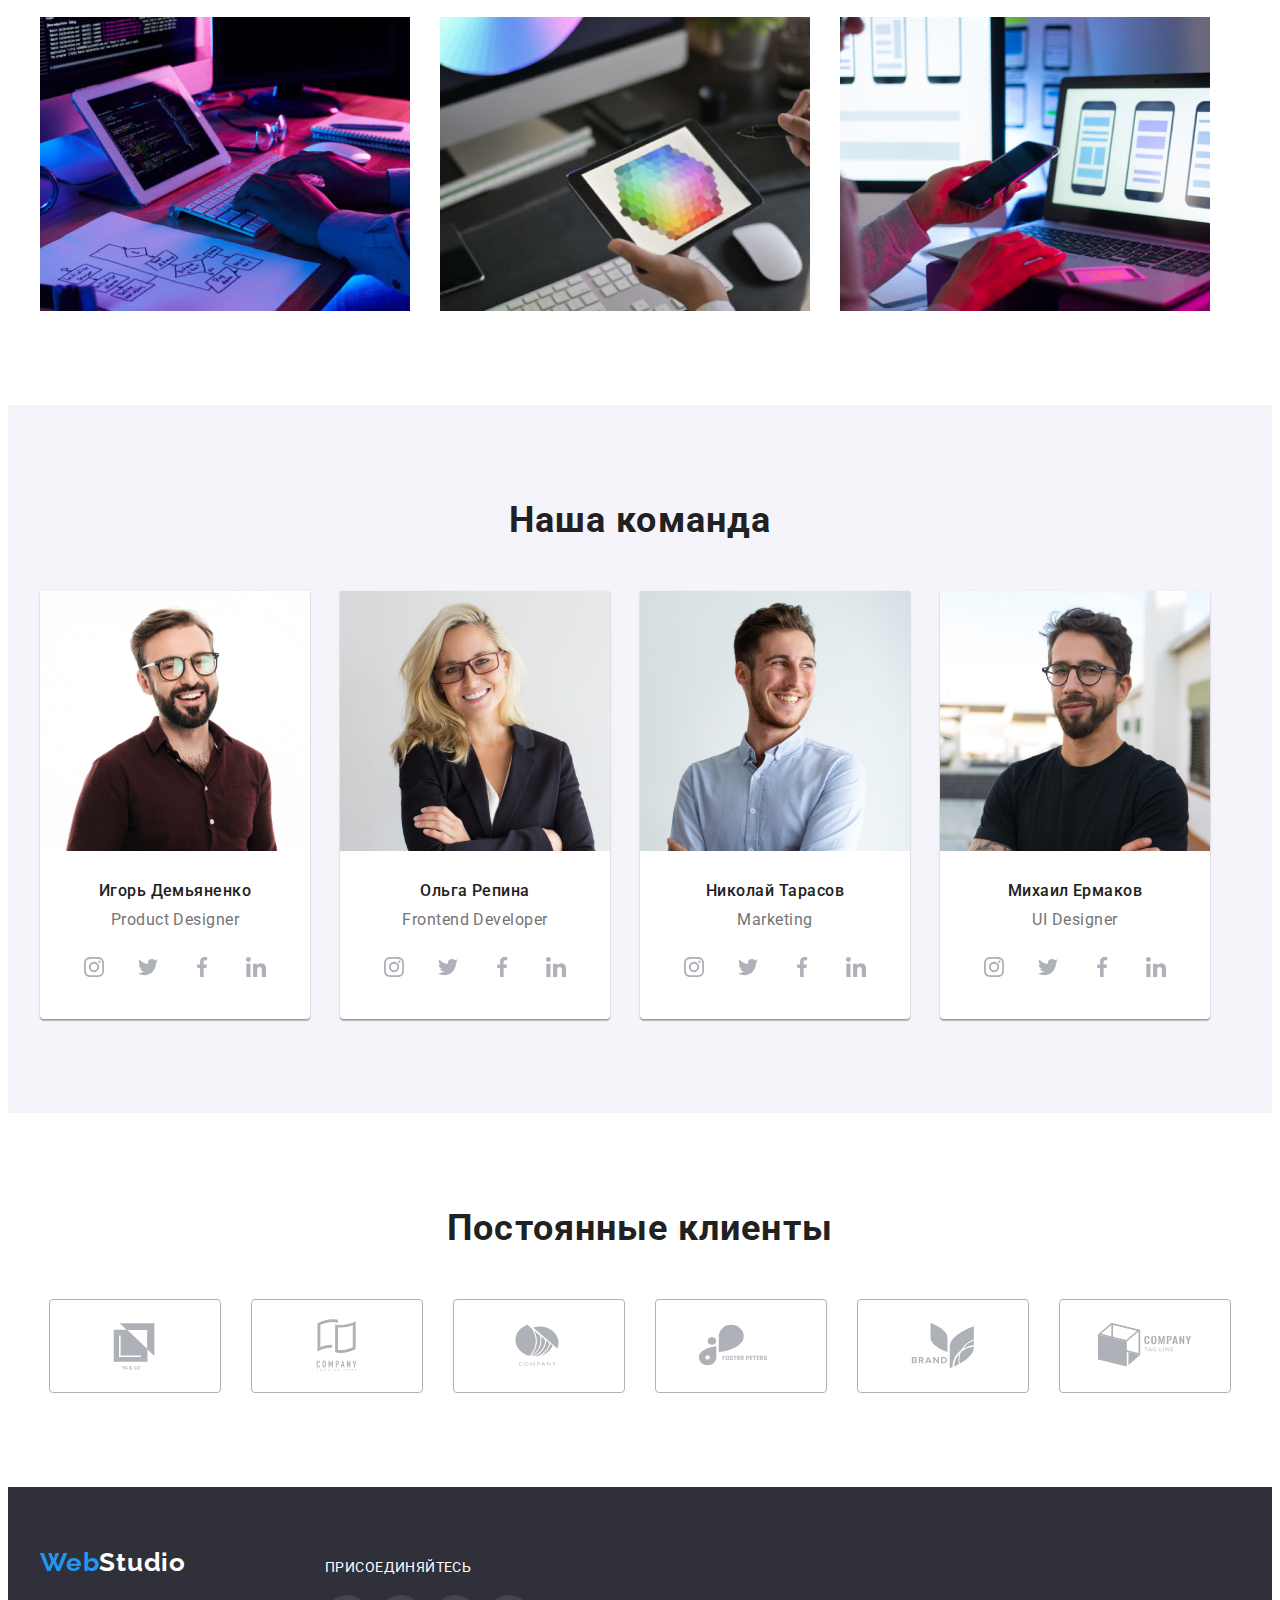
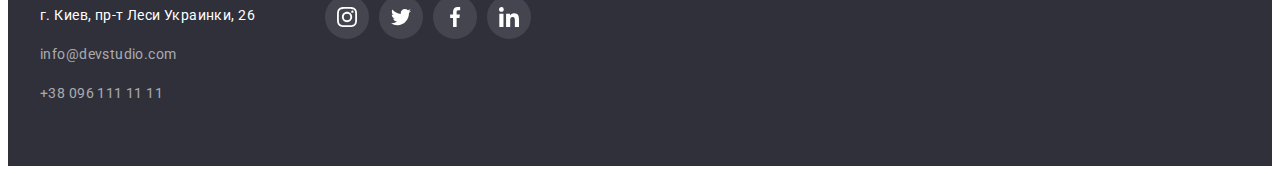
==== commit a183748d: "Додає розмітку та ікони сторінки Index.html" ====
--- a/index.html
+++ b/index.html
@@ -25,16 +25,30 @@
                     <li class="item"><a class="link nav-link" href="">Контакты</a></li>
                 </ul>                
             </nav>
-                <ul class="list header-contacts">
-                    <li class="header-email-item"><a class="link header-email" href="mailto:info@devstudio.com">info@devstudio.com</a></li>
-                    <li class="header-phone-item"><a class="link header-phone" href="tel:+380961111111">+38 096 111 11 11</a></li>
+                <ul class="list header-list">
+                    <li class="header-item">
+                        <a class="link header-link" href="mailto:info@devstudio.com">
+                        <svg class="header-icon" width="16" height="12">
+                            <use href="./images/sprite.svg#icon-mail"></use>
+                        </svg> 
+                        info@devstudio.com
+                        </a>
+                    </li>
+                    <li class="header-item">
+                        <a class="link header-link" href="tel:+380961111111">
+                        <svg class="header-icon" width="10" height="16">
+                            <use href="./images/sprite.svg#icon-phone"></use>
+                        </svg> 
+                        +38 096 111 11 11
+                        </a>
+                    </li>
                 </ul>
         </div>
     </header>
 
     <main>
             <!-- hero-section -->
-            <section class="hero-section">
+            <section class="hero-section hero-overlay">
                 <div class="container">
                     <h1 class="hero-slogan">Эффективные решения <br> для вашего бизнеса</h1>
                     <button class="btn" type="button">Заказать услугу</button>
@@ -49,8 +63,8 @@
                     <h2 class="features-title visually-hidden">Особенности</h2>
                     <ul class="list features-list">
                         <li class="features-item">
-                            <div class="features-icon-section" weight="270" height="120">
-                                <svg class="features-icon" weight="70" height="70"  >
+                            <div class="features-icon-section">
+                                <svg class="features-icon" height="70">
                                     <use href="./images/sprite.svg#icon-antenna"></use>
                                 </svg>
                             </div>
@@ -59,8 +73,8 @@
                             <p class="features-text">Идейные соображения, а также начало повседневной работы по формированию позиции.</p>
                         </li>
                         <li class="features-item">
-                            <div class="features-icon-section" weight="270" height="120">
-                                <svg class="features-icon" weight="70" height="70"  >
+                            <div class="features-icon-section">
+                                <svg class="features-icon" height="70">
                                     <use href="./images/sprite.svg#icon-clock"></use>
                                 </svg>
                             </div>
@@ -68,8 +82,8 @@
                             <p class="features-text">Задача организации, в особенности же рамки и место обучения кадров влечет за собой.</p>
                         </li>
                         <li class="features-item">
-                            <div class="features-icon-section" weight="270" height="120">
-                                <svg class="features-icon" weight="70" height="70"  >
+                            <div class="features-icon-section">
+                                <svg class="features-icon" height="70">
                                     <use href="./images/sprite.svg#icon-diagram"></use>
                                 </svg>
                             </div>
@@ -77,8 +91,8 @@
                             <p class="features-text">Равным образом консультация с широким активом в значительной степени обуславливает.</p>
                         </li>
                         <li class="features-item">
-                            <div class="features-icon-section" weight="270" height="120">
-                                <svg class="features-icon" weight="70" height="70"  >
+                            <div class="features-icon-section">
+                                <svg class="features-icon" height="70">
                                     <use href="./images/sprite.svg#icon-astronaut"></use>
                                 </svg>
                             </div>
@@ -309,20 +323,59 @@
     </main>
     <footer class="footer">
         <div class="container">
-            <a class="link logo-footer" href="./index.html" lang="en">Web<span class="logo-style-footer">Studio</span></a>
-            <address class="footer-address">
-                <ul class="list footer-list">
-                    <li class="footer-item">
-                        <a class="link footer-address-map" href="https://goo.gl/maps/XeqfAgBL67WMoKfA7" target="_blank" rel="noopener nofollow">г. Киев, пр-т Леси Украинки, 26</a>
-                    </li>
-                    <li class="footer-item">
-                        <a class="link footer-email" href="mailto:info@devstudio.com">info@devstudio.com</a>
-                    </li>
-                    <li class="footer-item">
-                        <a class="link footer-phone" href="tel:+380961111111">+38 096 111 11 11</a>
-                    </li>
-                </ul>
-            </address>
+            
+            <div class="footer-container">
+                <div class="footer-address-block">
+                    <a class="link logo-footer" href="./index.html" lang="en">Web<span class="logo-style-footer">Studio</span></a>
+                    <address class="footer-address">
+                        <ul class="list footer-list">
+                            <li class="footer-item">
+                                <a class="link footer-address-map" href="https://goo.gl/maps/XeqfAgBL67WMoKfA7" target="_blank" rel="noopener nofollow">г. Киев, пр-т Леси Украинки, 26</a>
+                            </li>
+                            <li class="footer-item">
+                                <a class="link footer-email" href="mailto:info@devstudio.com">info@devstudio.com</a>
+                            </li>
+                            <li class="footer-item">
+                                <a class="link footer-phone" href="tel:+380961111111">+38 096 111 11 11</a>
+                            </li>
+                        </ul>
+                    </address>
+                </div>
+                
+                <div class="footer-socials">
+                    <p class="socials-text">присоединяйтесь</p>
+                    <ul class="footer-socials-list list">
+                        <li class="footer-socials-item">
+                            <a class="footer-socials-link link" href="" target="_blank" rel="noopener noreferrer" aria-label="иконка instagram">
+                            <svg class="footer-socials-icon" width="20" height="20">
+                                <use href="./images/sprite.svg#icon-instagram"></use>
+                            </svg>
+                            </a>
+                        </li>
+                        <li class="footer-socials-item">
+                            <a class="footer-socials-link link" href="" target="_blank" rel="noopener noreferrer" aria-label="иконка twitter">
+                            <svg class="footer-socials-icon" width="20" height="20">
+                                <use href="./images/sprite.svg#icon-twitter"></use>
+                            </svg>
+                            </a>
+                        </li>
+                        <li class="footer-socials-item">
+                            <a class="footer-socials-link link" href="" target="_blank" rel="noopener noreferrer" aria-label="иконка facebook">
+                            <svg class="footer-socials-icon" width="20" height="20">
+                                <use href="./images/sprite.svg#icon-facebook"></use>
+                            </svg>
+                            </a>
+                        </li>
+                        <li class="footer-socials-item">
+                            <a class="footer-socials-link link" href="" target="_blank" rel="noopener noreferrer" aria-label="иконка linkedin">
+                            <svg class="footer-socials-icon" width="20" height="20">
+                                <use href="./images/sprite.svg#icon-linkedin"></use>
+                            </svg>
+                            </a>
+                        </li>
+                    </ul>
+                </div> 
+            </div>     
         </div>
     </footer>  
 </body>
--- a/css/styles.css
+++ b/css/styles.css
@@ -23,6 +23,7 @@
 
     /* icon-colors */
     --main-icon-color: #AFB1B8;
+    --second-icon-color: #FFFFFF;
     --accent-icon-color: #2196F3;
     
     
@@ -129,7 +130,7 @@
     display: block;
 }
 
-.header-contacts {
+.header-list {
     font-weight: 500;
     font-size: 14px;
     line-height: 1.14;
@@ -137,21 +138,30 @@
     color: var(--secondary-color);
     margin-left: auto;
     display: flex;
-}
-
-.header-email {
+    
+}
+
+.header-item {
+    color: var(--secondary-color);
+
+}
+
+.header-item:not(:last-child) {
+    margin-right: 30px;
+}
+
+.header-link {
+    display: flex;
+    padding-top: 32px;
+    padding-bottom: 32px;
     color: currentColor;
 }
 
-.header-email-item {
-    margin-right: 50px;
-}
-
-.header-phone {
-    color: currentColor;
-    padding-top: 32px;
-    padding-bottom: 32px; 
-}
+.header-icon {
+    margin-right: 10px;
+    fill: currentColor;
+}
+
 
 .nav-list .nav-link:hover,
 .nav-list .nav-link:focus {
@@ -166,23 +176,15 @@
     color: var(--accent-color);
 }
 
-.header-contacts .header-email:hover,
-.header-contacts .header-email:focus {
-    color: var(--accent-color);
-}
-
-.header-contacts .header-email:active {
-    color: var(--accent-color);
-}
-
-.header-contacts .header-phone:hover,
-.header-contacts .header-phone:focus {
-    color: var(--accent-color);
-}
-
-.header-contacts .header-phone:active {
-    color: var(--accent-color);
-}
+.header-item:hover,
+.header-item:focus {
+    color: var(--accent-color); 
+}
+
+.header-item:active {
+    color: var(--accent-color);
+}
+
 
 /* 
 ==========================
@@ -194,6 +196,18 @@
     background-color: var(--dark-bg-color);
     padding-top: 200px;
     padding-bottom: 200px;
+    height: 600px;
+    max-width: 1600px;
+    margin-left: auto;
+    margin-right: auto;
+    background-image: linear-gradient(
+        to right, 
+        rgba(47, 48, 58, 0.4),
+        rgba(47, 48, 58, 0.4)
+    ), url("../images/hero/background-image-hero.jpg");
+    background-position: center;
+    background-repeat: no-repeat;
+    background-size: cover;
 }
 
 .hero-slogan {
@@ -412,6 +426,7 @@
     height: 92px;
     border: 1px solid var(--second-border-color);
     border-radius: 4px;
+    fill: var(--main-icon-color);
 }
 
 .clients-link:hover,
@@ -420,42 +435,22 @@
     fill: var(--accent-icon-color);
 }
 
-/* .clients-link:hover,
-.clients-link:focus {
-    border: 1px solid var(--accent-border-color);
-    fill: var(--accent-icon-color);
-} */
-
-.clients-icon {
-    fill: var(--main-icon-color);
-}
-
-/* .clients-icon:hover,
-.clients-icon:focus {
-    color: var(--accent-icon-color)
-} */
-
 /* features-icon */
-    .features-icon-section {
-        display: flex;
-        justify-content: center;
-        align-items: center;
-        border-radius: 4px;
-        background-color: var(--secondary-bg-color);
-        margin-bottom: 30px;
-        padding: 25px 100px;
-        
-        
-    }
-
-    .features-icon {
-        display: flex;
-        justify-content: center;
-        align-items: center;
-        
-        
-       
-    }
+.features-icon-section {
+    display: flex;
+    justify-content: center;
+    align-items: center;
+    border-radius: 4px;
+    background-color: var(--secondary-bg-color);
+    margin-bottom: 30px;
+    padding: 25px 100px;
+}
+
+.features-icon {
+    display: flex;
+    justify-content: center;
+    align-items: center;
+}
 
 /* socials-icon */
 
@@ -468,7 +463,6 @@
 .socials-item:not(:last-child) {
     margin-right: 10px;
 }
-
 
 .socials-link {
     display: flex;
@@ -480,6 +474,12 @@
     background-color: var(--main-bg-color);
 }
 
+.socials-icon {
+    fill: var(--main-icon-color);
+}
+
+
+
 .socials-link:hover,
 .socials-link:focus {
     background-color: var(--accent-bg-color);
@@ -490,6 +490,47 @@
     fill: var(--white-text-color);
 }
 
+.footer-container {
+    display: flex;
+}
+
+.footer-socials {
+    padding-top: 12px;
+    align-items: start;
+    justify-content: start;
+}
+
+.footer-socials-list {
+    display: flex;
+    justify-content: center;
+    align-items: center;
+}
+
+.footer-socials-item:not(:last-child) {
+    margin-right: 10px;
+}
+
+.footer-socials-link {
+    display: flex;
+    align-items: center;
+    justify-content: center;
+    width: 44px;
+    height: 44px;
+    border-radius: 50%;
+    background-color: rgb(255, 255, 255, 0.1);
+}
+
+.footer-socials-icon {  
+    fill: var(--second-icon-color); 
+}
+
+.footer-socials-link:hover,
+.footer-socials-link:focus {
+    background-color: var(--accent-icon-color);
+}
+
+
+
 /* 
 ==========================
 footer
@@ -497,6 +538,7 @@
 */
 
 .footer {
+    display: flex;
     background-color: var(--dark-bg-color);
     padding-top: 60px;
     padding-bottom: 60px;
@@ -523,11 +565,16 @@
 }
 
 .footer-item {
+    padding-top: 6px;
     margin-bottom: 9px;
 }
 
 .footer-item:last-child {
     margin-bottom: 0;
+}
+
+.footer-address-block {
+    margin-right: 70px;
 }
 
 .footer-address-map {
@@ -569,6 +616,16 @@
 .footer-list .footer-phone:focus {
     color: var(--accent-color);
 }
+
+.socials-text {
+    display: flex;
+    text-transform: uppercase;
+    align-items: center;
+    color: var(--white-text-color);
+    margin-bottom: 20px;
+
+}
+
 
 /* 
 ==========================
